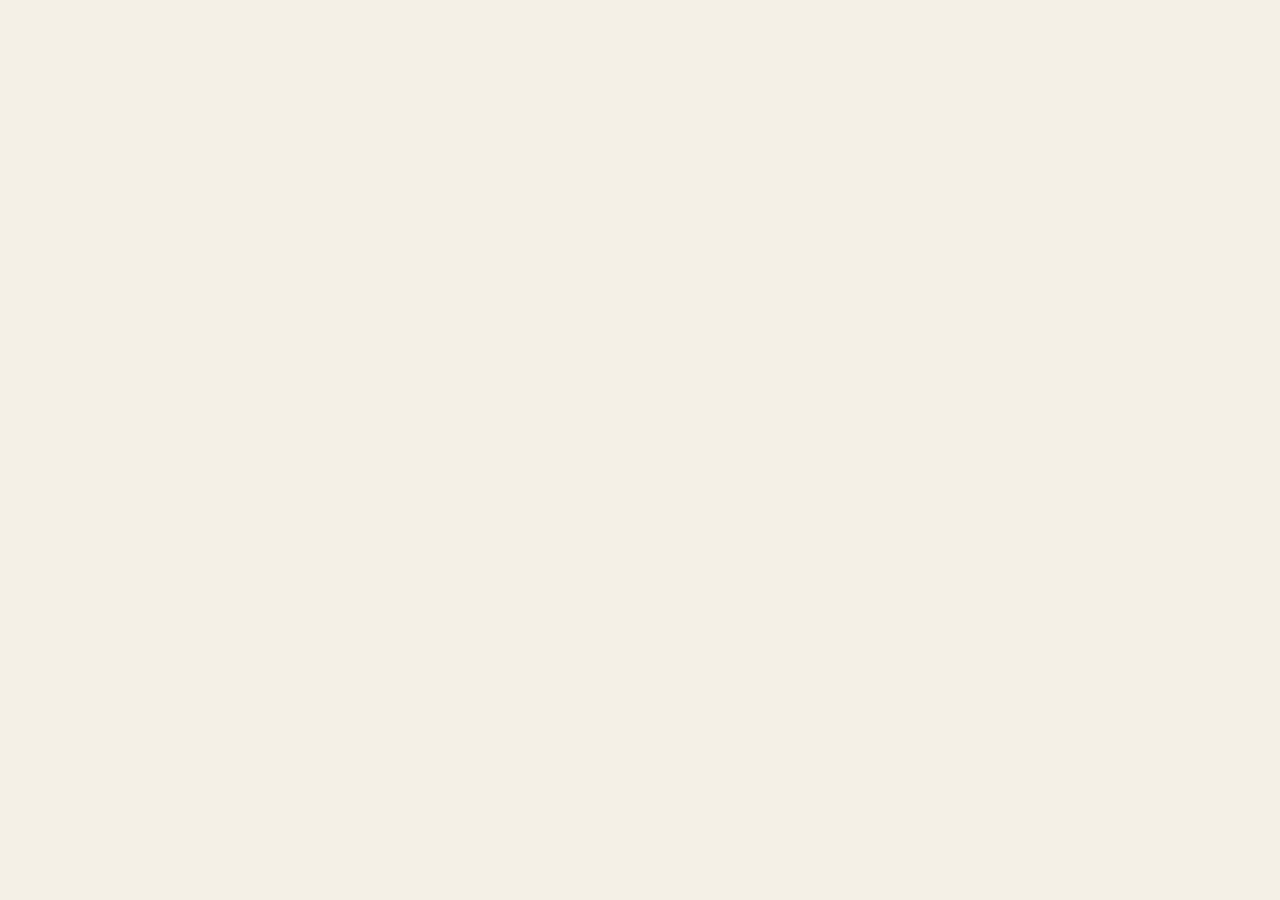
==== index.html @ 97440c9d "feat: implement main entry file and async component loader" ====
<!DOCTYPE html>
<html lang="en">
<head>
    <meta charset="UTF-8">
    <meta name="viewport" content="width=device-width, initial-scale=1.0">
    <title>Pages & Co. Bookstore</title>
    <link rel="stylesheet" href="./css/global.css">
</head>
<body>
    <!-- Header Mount Point -->
    <header id="header-root"></header>

    <!-- Main Content Area -->
    <main>
        <section id="hero-carousel-root"></section>
        <section id="genre-cards-root" class="container"></section>
        <section id="featured-picks-root" class="container"></section>
    </main>

    <!-- Application Script -->
    <script type="module" src="./js/app.js"></script>
</body>
</html>
---- css/global.css ----
@import url('https://fonts.googleapis.com/css2?family=Outfit:wght@400;600;800&family=Plus+Jakarta+Sans:wght@400;500;600&display=swap');

:root {
    --color-bg: #F4F0E6;
    --color-green: #2B4C3F;
    --color-green-light: #3D6151;
    --color-yellow: #D08E3B;
    --color-yellow-light: #E29F4D;
    --color-text-main: #2A2621;
    --color-text-muted: #6B655B;
    --color-white: #FFFFFF;
    --color-black: #000000;
    
    --font-headings: 'Outfit', sans-serif;
    --font-body: 'Plus Jakarta Sans', sans-serif;
    
    --radius-sm: 4px;
    --radius-md: 8px;
    --radius-lg: 16px;
    --radius-pill: 9999px;
    
    --transition-smooth: all 0.3s cubic-bezier(0.4, 0, 0.2, 1);
}

* {
    box-sizing: border-box;
    margin: 0;
    padding: 0;
}

body {
    background-color: var(--color-bg);
    color: var(--color-text-main);
    font-family: var(--font-body);
    line-height: 1.5;
    overflow-x: hidden;
}

.container {
    width: 100%;
    max-width: 1200px;
    margin: 0 auto;
    padding: 0 24px;
}

button {
    font-family: var(--font-body);
    cursor: pointer;
    border: none;
    outline: none;
    background: none;
}

a {
    text-decoration: none;
    color: inherit;
}
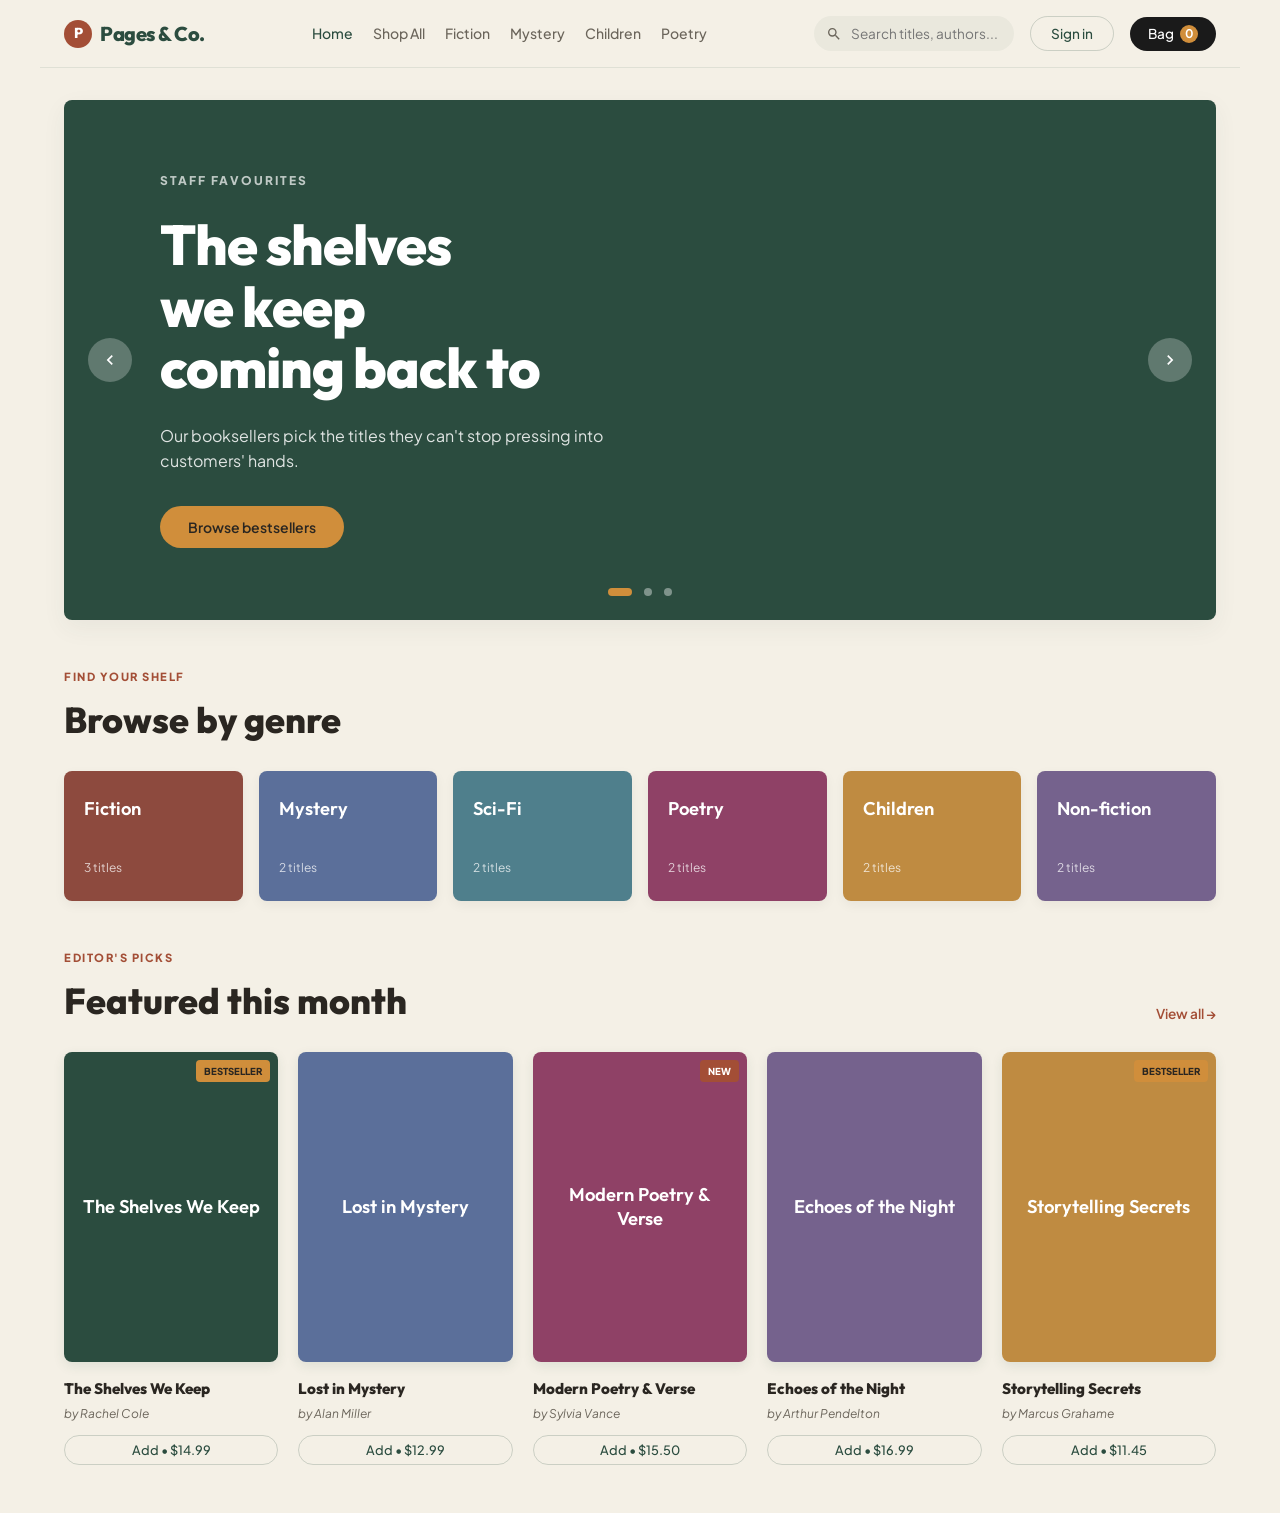
==== commit f85f484e: "feat: implement hero carousel, featured picks, and genre cards components with dynamic initializatio" ====
--- a/index.html
+++ b/index.html
@@ -1,23 +1,23 @@
-<!DOCTYPE html>
+<!doctype html>
 <html lang="en">
-<head>
-    <meta charset="UTF-8">
-    <meta name="viewport" content="width=device-width, initial-scale=1.0">
+  <head>
+    <meta charset="UTF-8" />
+    <meta name="viewport" content="width=device-width, initial-scale=1.0" />
     <title>Pages & Co. Bookstore</title>
-    <link rel="stylesheet" href="./css/global.css">
-</head>
-<body>
+    <link rel="stylesheet" href="./css/global.css" />
+  </head>
+  <body>
     <!-- Header Mount Point -->
     <header id="header-root"></header>
 
     <!-- Main Content Area -->
     <main>
-        <section id="hero-carousel-root"></section>
-        <section id="genre-cards-root" class="container"></section>
-        <section id="featured-picks-root" class="container"></section>
+      <section id="hero-carousel-root"></section>
+      <section id="genre-cards-root" class="container"></section>
+      <section id="featured-picks-root" class="container"></section>
     </main>
 
     <!-- Application Script -->
     <script type="module" src="./js/app.js"></script>
-</body>
+  </body>
 </html>
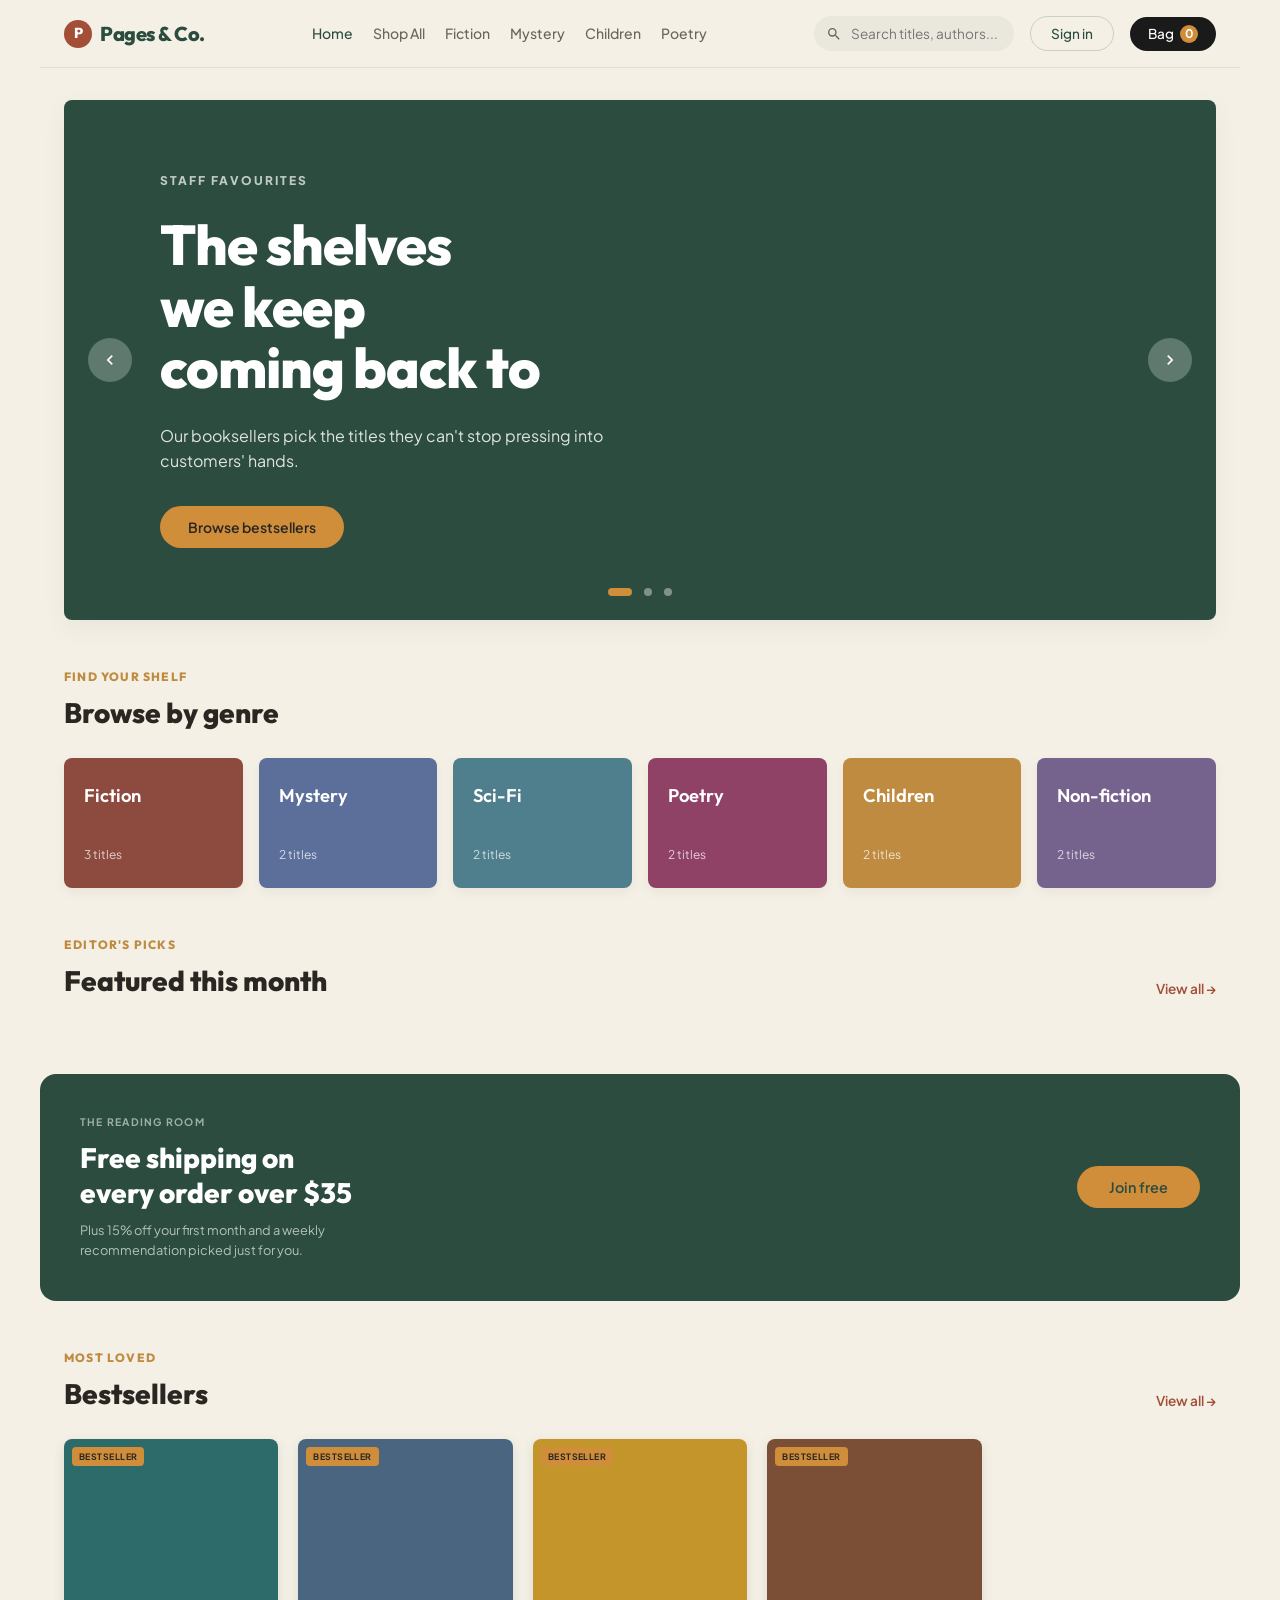
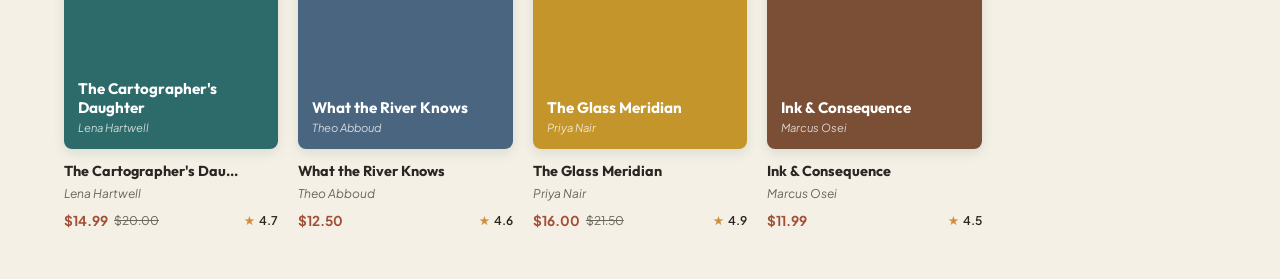
==== commit 02ad501f: "feat: implement modular component system and initialize homepage UI with featured picks and bestsell" ====
--- a/index.html
+++ b/index.html
@@ -3,7 +3,7 @@
   <head>
     <meta charset="UTF-8" />
     <meta name="viewport" content="width=device-width, initial-scale=1.0" />
-    <title>Pages & Co. Bookstore</title>
+    <title>Pages &amp; Co. Bookstore</title>
     <link rel="stylesheet" href="./css/global.css" />
   </head>
   <body>
@@ -15,6 +15,8 @@
       <section id="hero-carousel-root"></section>
       <section id="genre-cards-root" class="container"></section>
       <section id="featured-picks-root" class="container"></section>
+      <section id="promo-banner-root"></section>
+      <section id="bestsellers-root" class="container"></section>
     </main>
 
     <!-- Application Script -->
--- a/css/global.css
+++ b/css/global.css
@@ -6,6 +6,7 @@
     --color-green-light: #3D6151;
     --color-yellow: #D08E3B;
     --color-yellow-light: #E29F4D;
+    --color-rust: #a34e36;
     --color-text-main: #2A2621;
     --color-text-muted: #6B655B;
     --color-white: #FFFFFF;
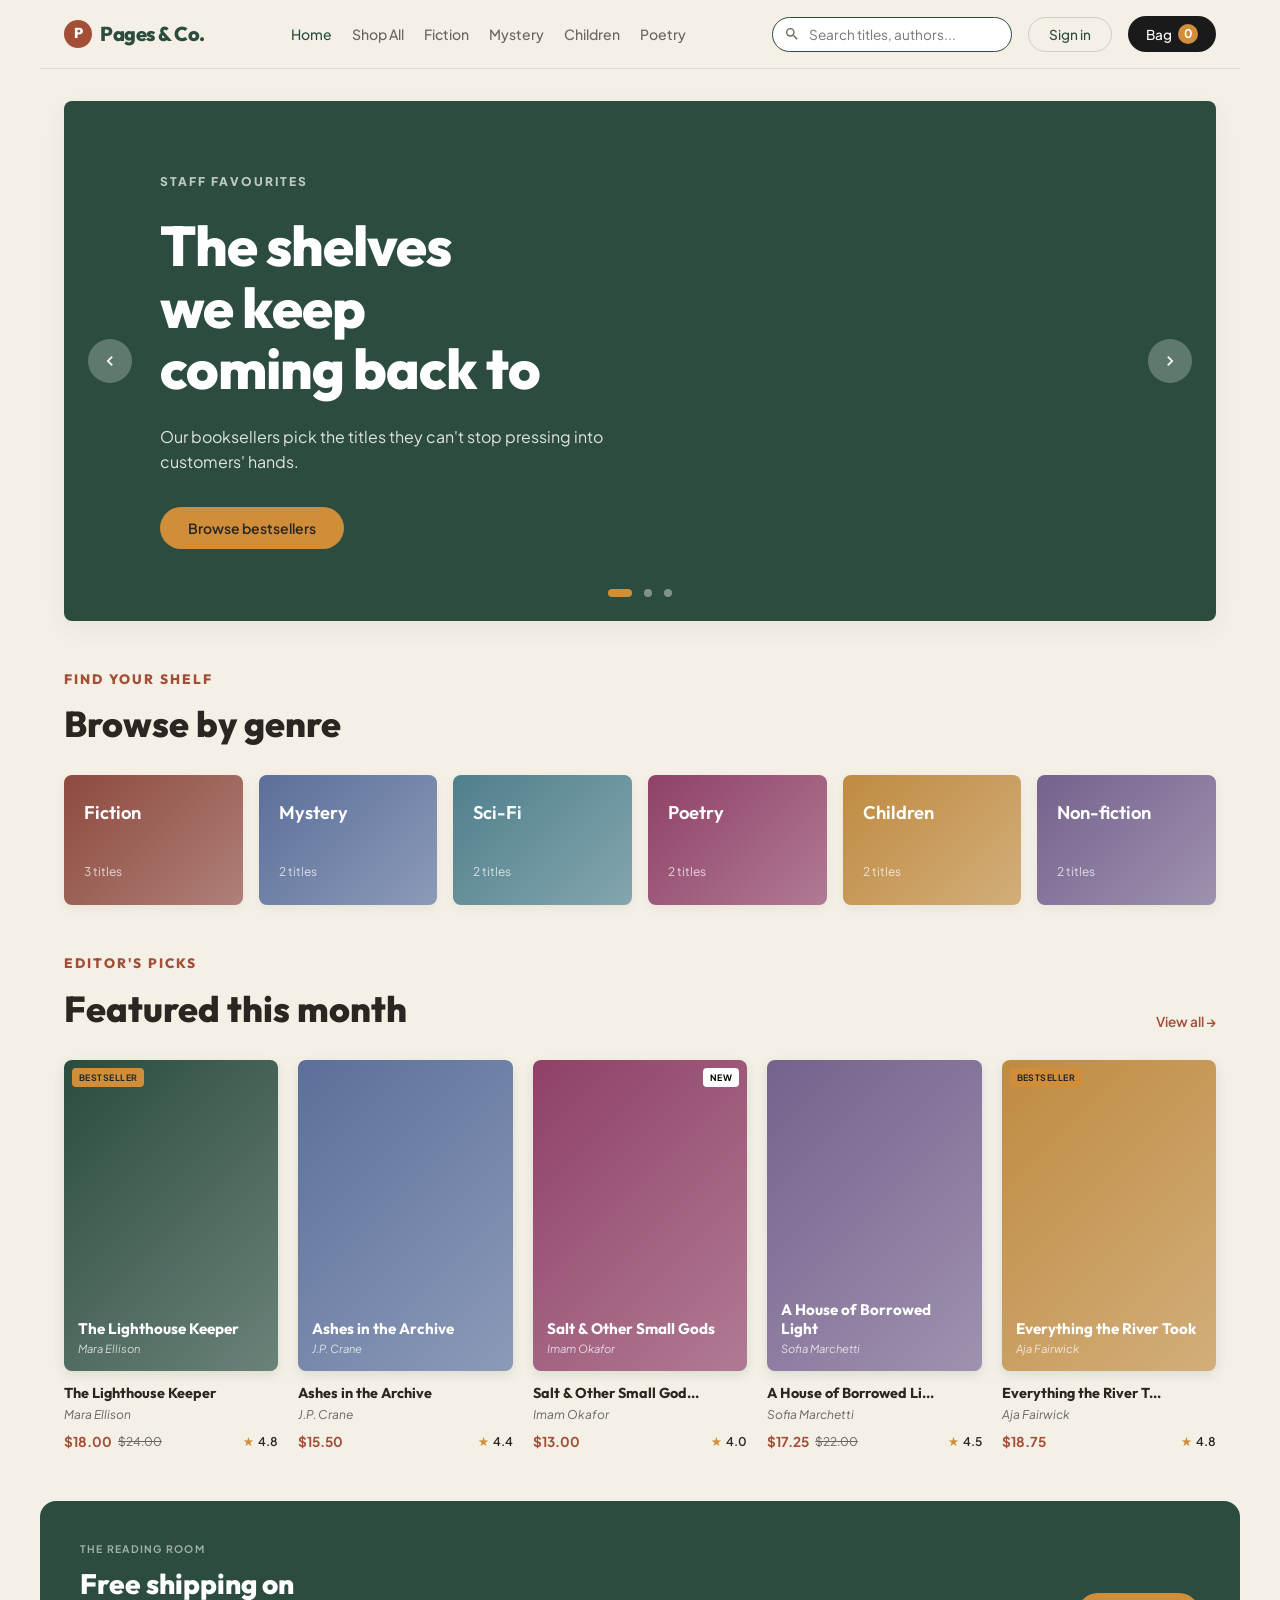
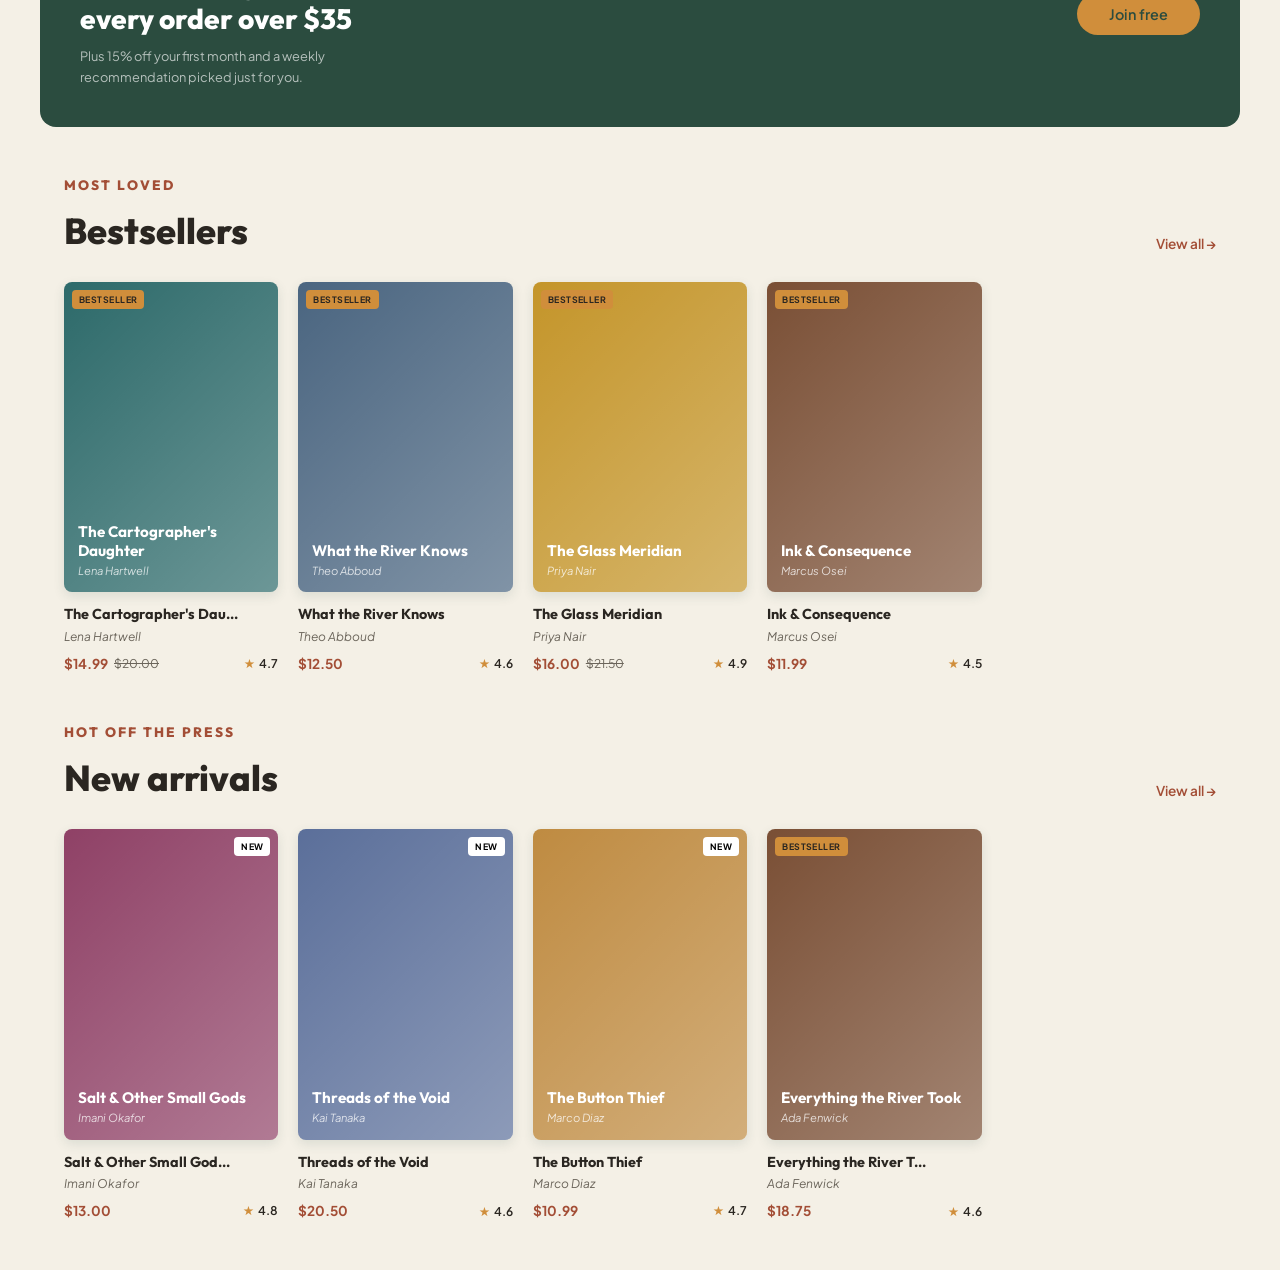
==== commit b2ac94a8: "feat: implement shared component architecture and dynamic rendering for book grids" ====
--- a/index.html
+++ b/index.html
@@ -17,6 +17,7 @@
       <section id="featured-picks-root" class="container"></section>
       <section id="promo-banner-root"></section>
       <section id="bestsellers-root" class="container"></section>
+      <section id="blank-cards-root" class="container"></section>
     </main>
 
     <!-- Application Script -->
--- a/css/global.css
+++ b/css/global.css
@@ -56,3 +56,199 @@
     text-decoration: none;
     color: inherit;
 }
+
+/* ==========================================================================
+   Shared Book Card & Grid Layout System (DRY Component Architecture)
+   ========================================================================== */
+
+.featured-section {
+  margin: 48px auto;
+}
+
+.featured-header {
+  display: flex;
+  justify-content: space-between;
+  align-items: flex-end;
+  margin-bottom: 24px;
+}
+
+.section-subtitle {
+  font-family: var(--font-headings);
+  font-size: 0.75rem;
+  font-weight: 800;
+  letter-spacing: 0.1em;
+  color: #bf8b41;
+  text-transform: uppercase;
+  margin-bottom: 6px;
+}
+
+.section-title {
+  font-family: var(--font-headings);
+  font-size: 1.75rem;
+  font-weight: 800;
+  color: var(--color-text-main);
+}
+
+.view-all-link {
+  font-size: 0.85rem;
+  font-weight: 600;
+  color: var(--color-rust);
+  transition: var(--transition-smooth);
+  border-bottom: 1.5px solid transparent;
+  padding-bottom: 2px;
+}
+
+.view-all-link:hover {
+  border-color: var(--color-rust);
+}
+
+.books-grid {
+  display: grid;
+  grid-template-columns: repeat(5, 1fr);
+  gap: 20px;
+}
+
+.book-card {
+  display: flex;
+  flex-direction: column;
+  align-items: stretch;
+  cursor: pointer;
+}
+
+/* Book Cover */
+.book-cover-wrapper {
+  position: relative;
+  width: 100%;
+  padding-top: 145%;
+  border-radius: var(--radius-md);
+  overflow: hidden;
+  margin-bottom: 12px;
+  box-shadow: 0 4px 12px rgba(43, 76, 63, 0.12);
+  transition: var(--transition-smooth);
+}
+
+.book-card:hover .book-cover-wrapper {
+  transform: translateY(-4px) scale(1.02);
+  box-shadow: 0 12px 28px rgba(43, 76, 63, 0.2);
+}
+
+.book-cover {
+  position: absolute;
+  top: 0;
+  left: 0;
+  right: 0;
+  bottom: 0;
+  display: flex;
+  flex-direction: column;
+  justify-content: flex-end;
+  padding: 14px;
+  color: var(--color-white);
+}
+
+/* Badge tags */
+.cover-tag {
+  position: absolute;
+  top: 8px;
+  font-size: 0.55rem;
+  font-weight: bold;
+  letter-spacing: 0.05em;
+  padding: 3px 7px;
+  border-radius: var(--radius-sm);
+  text-transform: uppercase;
+}
+
+.cover-tag.tag-bestseller {
+  left: 8px;
+  background-color: #d08e3b;
+  color: #2a2621;
+}
+
+.cover-tag.tag-new {
+  right: 8px;
+  background-color: #fff;
+  color: #000;
+}
+
+/* Title + author stacked at bottom of cover */
+.cover-text {
+  display: flex;
+  flex-direction: column;
+  gap: 2px;
+}
+
+.cover-title {
+  font-family: var(--font-headings);
+  font-size: 0.95rem;
+  font-weight: 700;
+  line-height: 1.25;
+}
+
+.cover-author {
+  font-size: 0.7rem;
+  opacity: 0.75;
+  font-style: italic;
+}
+
+/* Below-cover metadata */
+.book-title {
+  font-family: var(--font-headings);
+  font-size: 0.9rem;
+  font-weight: 700;
+  margin-bottom: 2px;
+  color: var(--color-text-main);
+  white-space: nowrap;
+  overflow: hidden;
+  text-overflow: ellipsis;
+}
+
+.book-author {
+  font-size: 0.75rem;
+  color: var(--color-text-muted);
+  font-style: italic;
+  margin-bottom: 8px;
+}
+
+.book-pricing {
+  display: flex;
+  align-items: center;
+  gap: 6px;
+  flex-wrap: wrap;
+}
+
+.price-sale {
+  font-size: 0.85rem;
+  font-weight: 700;
+  color: var(--color-rust);
+}
+
+.price-original {
+  font-size: 0.75rem;
+  color: var(--color-text-muted);
+  text-decoration: line-through;
+}
+
+.book-rating {
+  font-size: 0.75rem;
+  color: var(--color-text-main);
+  font-weight: 600;
+  margin-left: auto;
+}
+
+.book-rating .star-icon {
+  color: var(--color-yellow);
+  margin-right: 2px;
+}
+
+/* Responsive grid widths */
+@media (max-width: 1024px) {
+  .books-grid {
+    grid-template-columns: repeat(3, 1fr);
+  }
+}
+
+@media (max-width: 600px) {
+  .books-grid {
+    grid-template-columns: repeat(2, 1fr);
+  }
+}
+
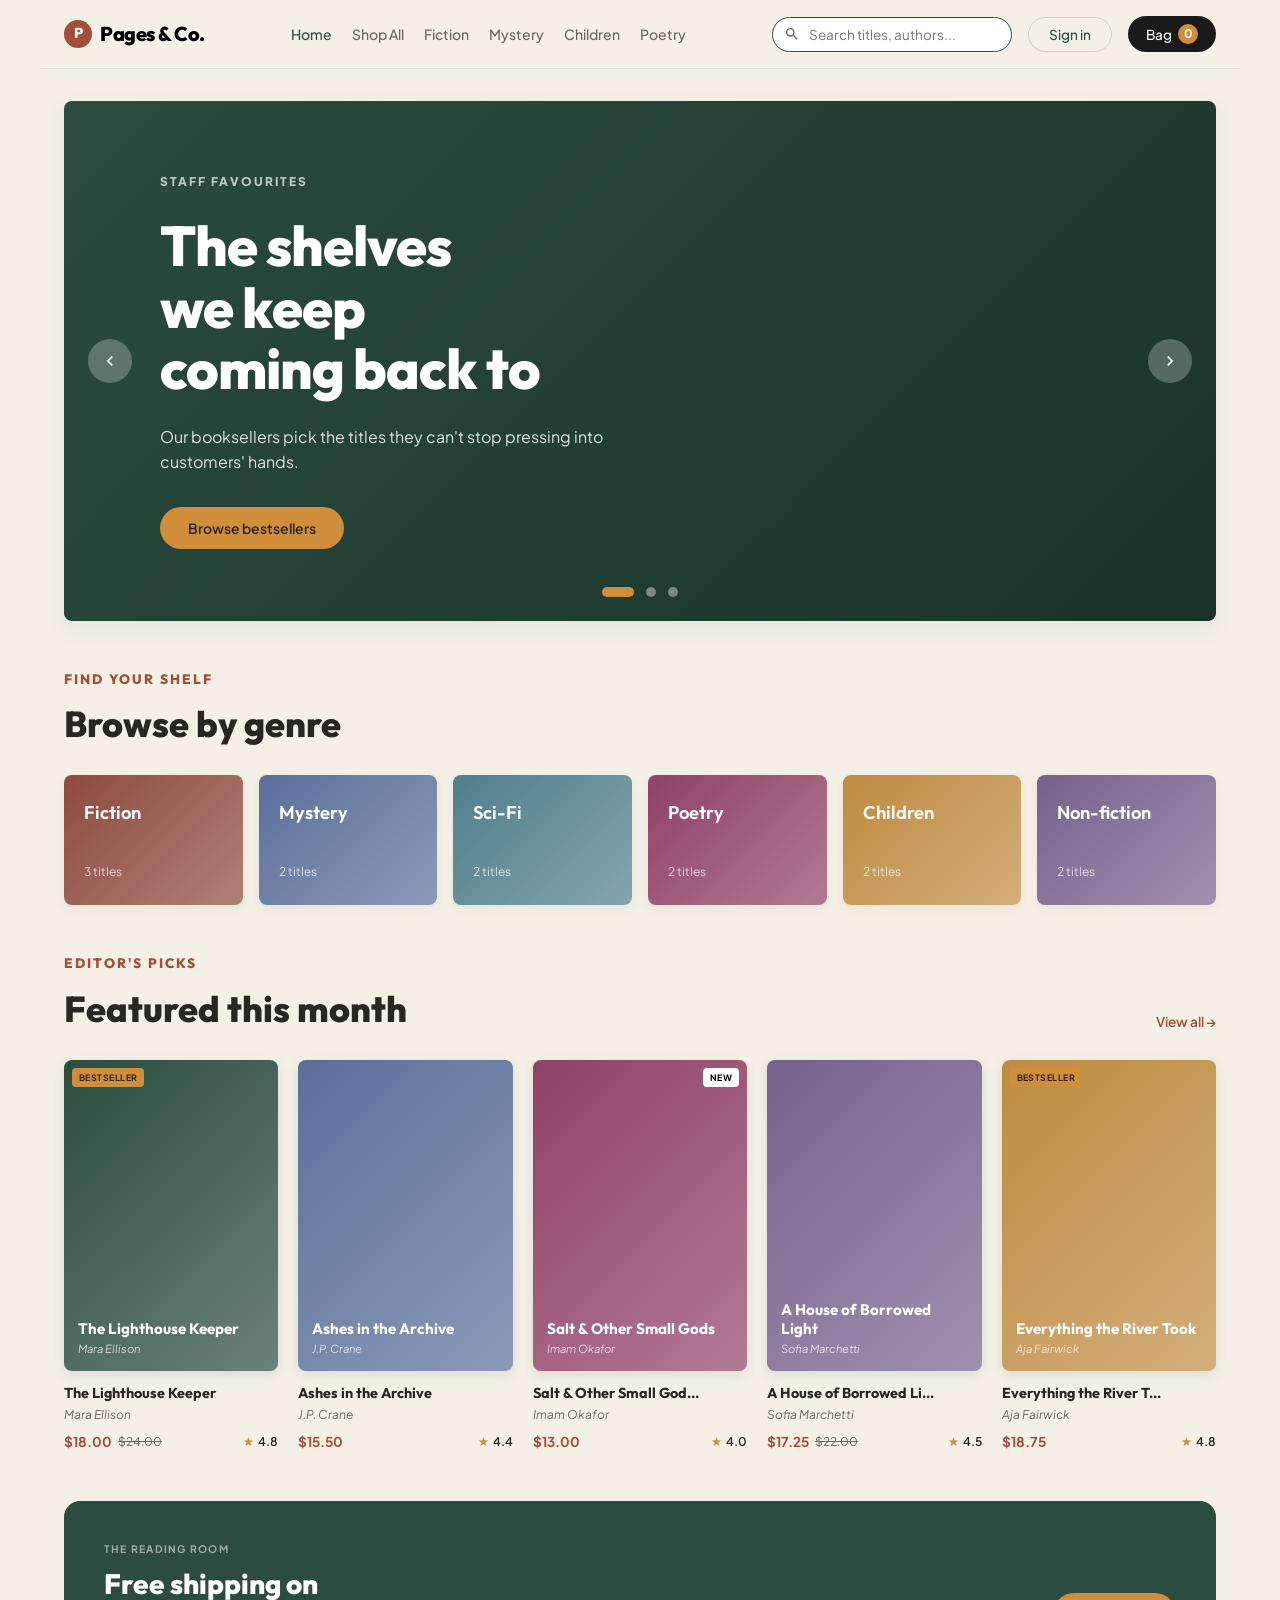
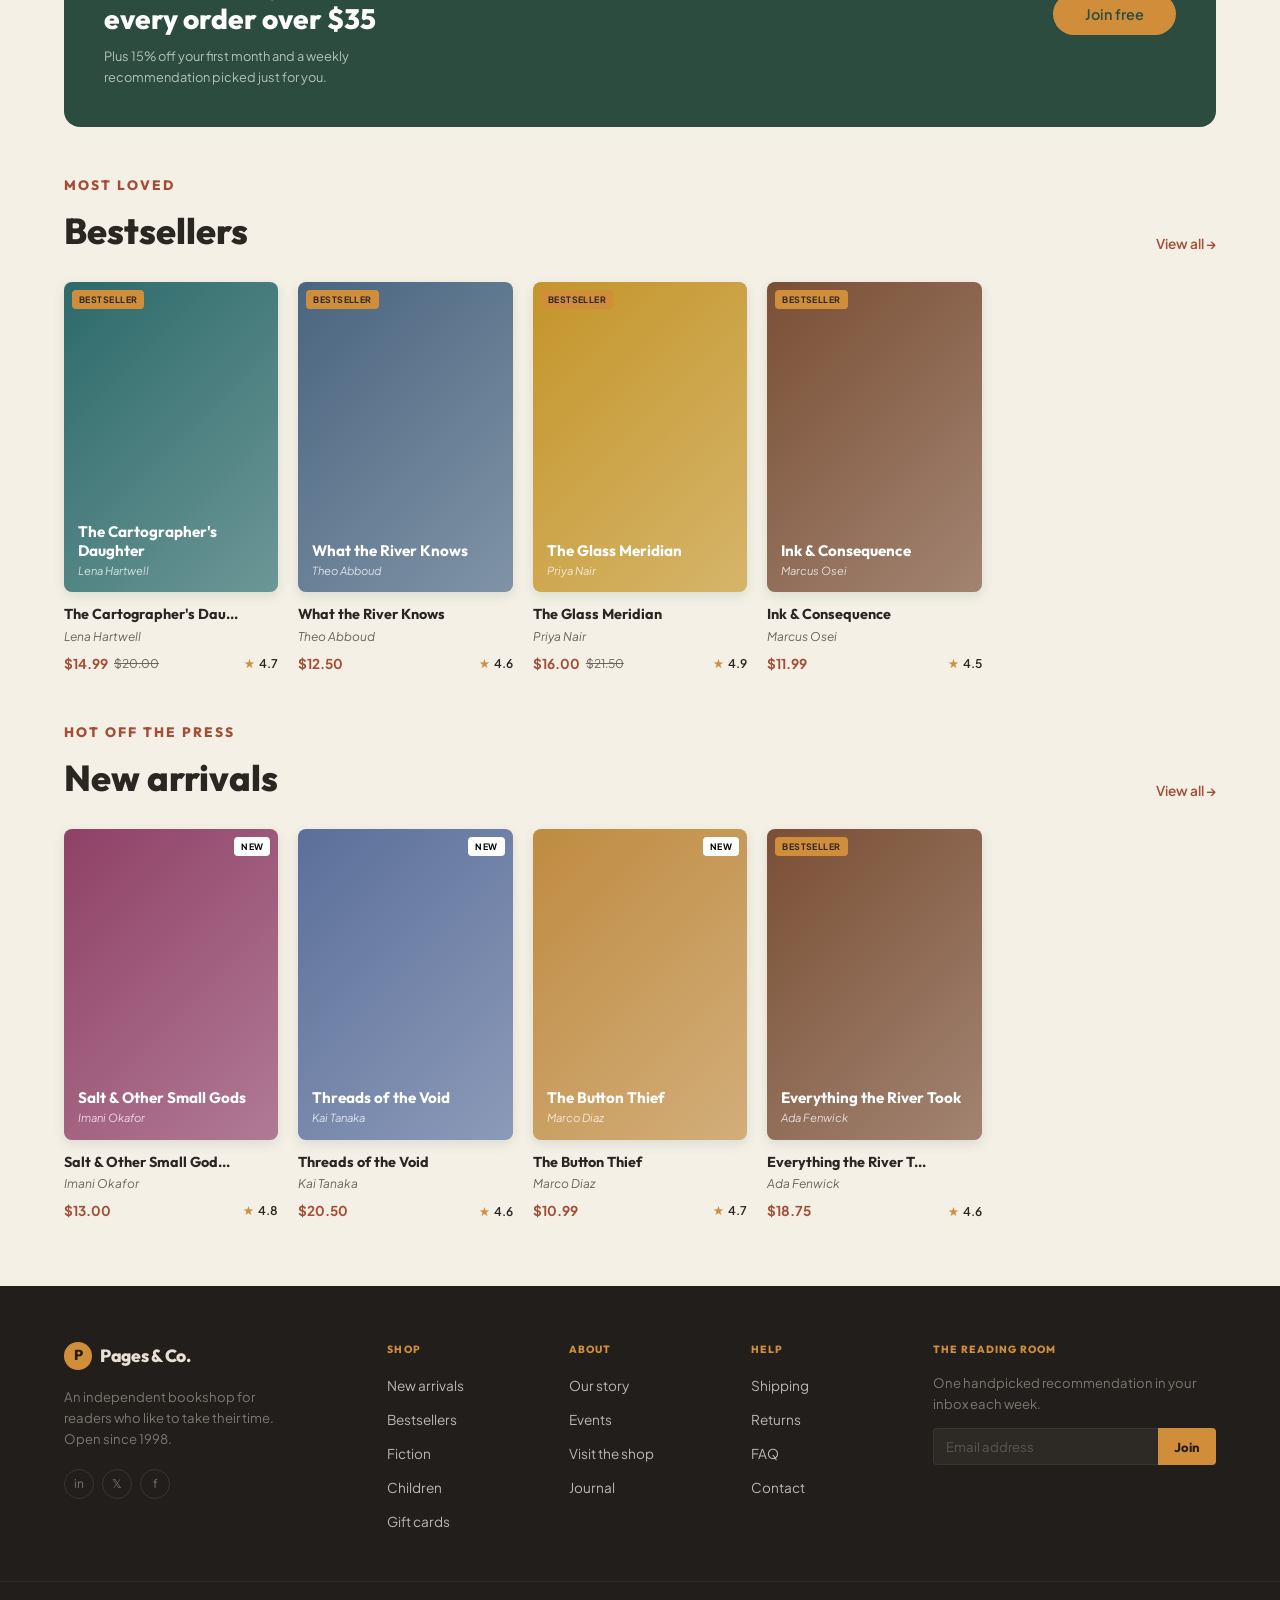
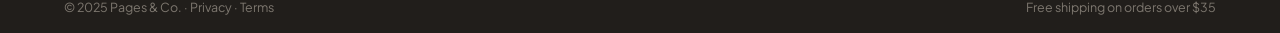
==== commit 7e42fdda: "feat: implement hero carousel and promo banner components with footer newsletter functionality" ====
--- a/index.html
+++ b/index.html
@@ -20,6 +20,9 @@
       <section id="blank-cards-root" class="container"></section>
     </main>
 
+    <!-- Footer Mount Point -->
+    <footer id="footer-root"></footer>
+
     <!-- Application Script -->
     <script type="module" src="./js/app.js"></script>
   </body>
